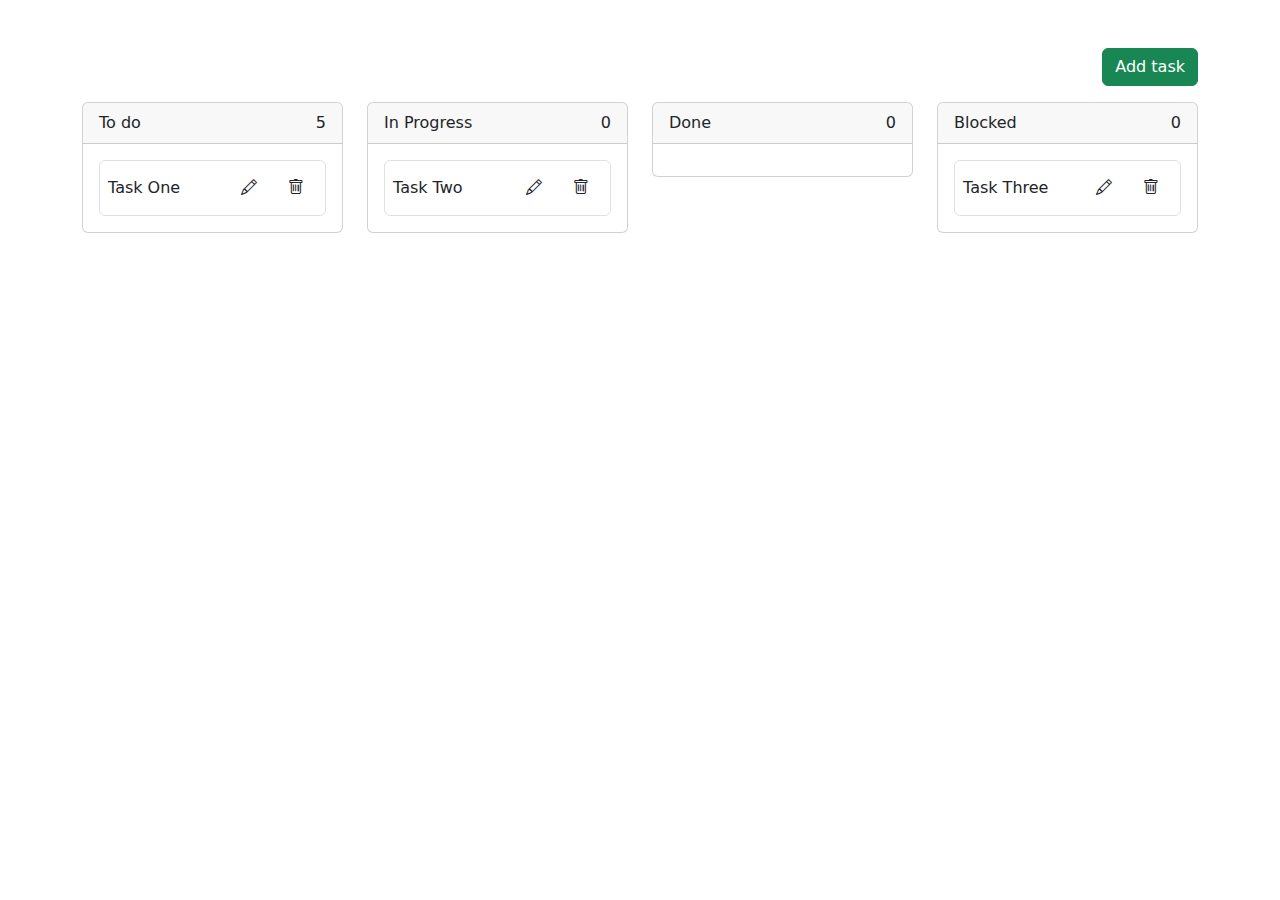
==== main.html @ e3c86505 "functoins" ====
<!DOCTYPE html>
<html lang="en">
  <head>
    <meta charset="UTF-8" />
    <meta name="viewport" content="width=device-width, initial-scale=1.0" />
    <link
      rel="stylesheet"
      href="https://cdn.jsdelivr.net/npm/bootstrap@5.3.3/dist/css/bootstrap.min.css"
    />
    <link
      rel="stylesheet"
      href="https://cdn.jsdelivr.net/npm/bootstrap-icons@1.11.3/font/bootstrap-icons.min.css"
    />
    <title>Todop Application</title>
  </head>
  <body>
    <!-- Todo -->
    <div class="container mt-5">
      <div class="d-flex justify-content-end mb-3">
        <!-- data-bs-toggle="modal"
          data-bs-target="#taskModal" -->
        <button class="btn btn-success" id="addTaskBtn">Add task</button>
      </div>
      <div class="row gy-5">
        <div class="col">
          <div class="card card-width">
            <div class="card-header d-flex justify-content-between">
              <span>To do</span>
              <span>5</span>
            </div>
            <div class="card-body" id="taskTodoList">
              <!-- Card -->

              <!-- Card -->
            </div>
          </div>
        </div>
        <div class="col">
          <div class="card card-width">
            <div class="card-header d-flex justify-content-between">
              <span>In Progress</span>
              <span>0</span>
            </div>
            <div class="card-body" id="taskProgressList"></div>
          </div>
        </div>
        <div class="col">
          <div class="card card-width">
            <div class="card-header d-flex justify-content-between">
              <span>Done</span>
              <span>0</span>
            </div>
            <div class="card-body" id="taskDoneList"></div>
          </div>
        </div>
        <div class="col">
          <div class="card card-width">
            <div class="card-header d-flex justify-content-between">
              <span>Blocked</span>
              <span>0</span>
            </div>
            <div class="card-body" id="taskBlockedList"></div>
          </div>
        </div>
      </div>
    </div>

    <!-- Todo -->
    <!-- Modal -->
    <div class="modal fade" id="taskModal" tabindex="-1">
      <div class="modal-dialog">
        <div class="modal-content">
          <div class="modal-header">
            <h1 class="modal-title fs-5" id="exampleModalLabel">Task</h1>
            <button
              type="button"
              class="btn-close"
              data-bs-dismiss="modal"
              aria-label="Close"
            ></button>
          </div>
          <div class="modal-body">
            <label for="exampleFormControlInput1" class="form-label"
              >Title</label
            >
            <input
              type="email"
              class="form-control"
              id="task-input"
              placeholder="add new task"
            />
          </div>
          <div class="modal-footer">
            <!-- <button
                            type="button"
                            class="btn btn-secondary"
                            data-bs-dismiss="modal"
                        >
                            Close
                        </button> -->
            <button
              type="button"
              class="btn btn-primary"
              id="save-btn"
              data-bs-dismiss="modal"
            >
              Save
            </button>
          </div>
        </div>
      </div>
    </div>
    <!-- Modal -->
    <script src="https://cdn.jsdelivr.net/npm/bootstrap@5.3.3/dist/js/bootstrap.bundle.min.js"></script>
    <script src="./jscrpt.js"></script>
  </body>
</html>

<!-- <div class="d-flex justify-content-between align-items-center border border-1 rounded p-2">
    <span>Add card component</span>
    <div>
        <button class="btn">
            <i class="bi bi-pencil"></i>
        </button>
        <button class="btn">
            <i class="bi bi-trash"></i>
        </button>
    </div>
</div> -->
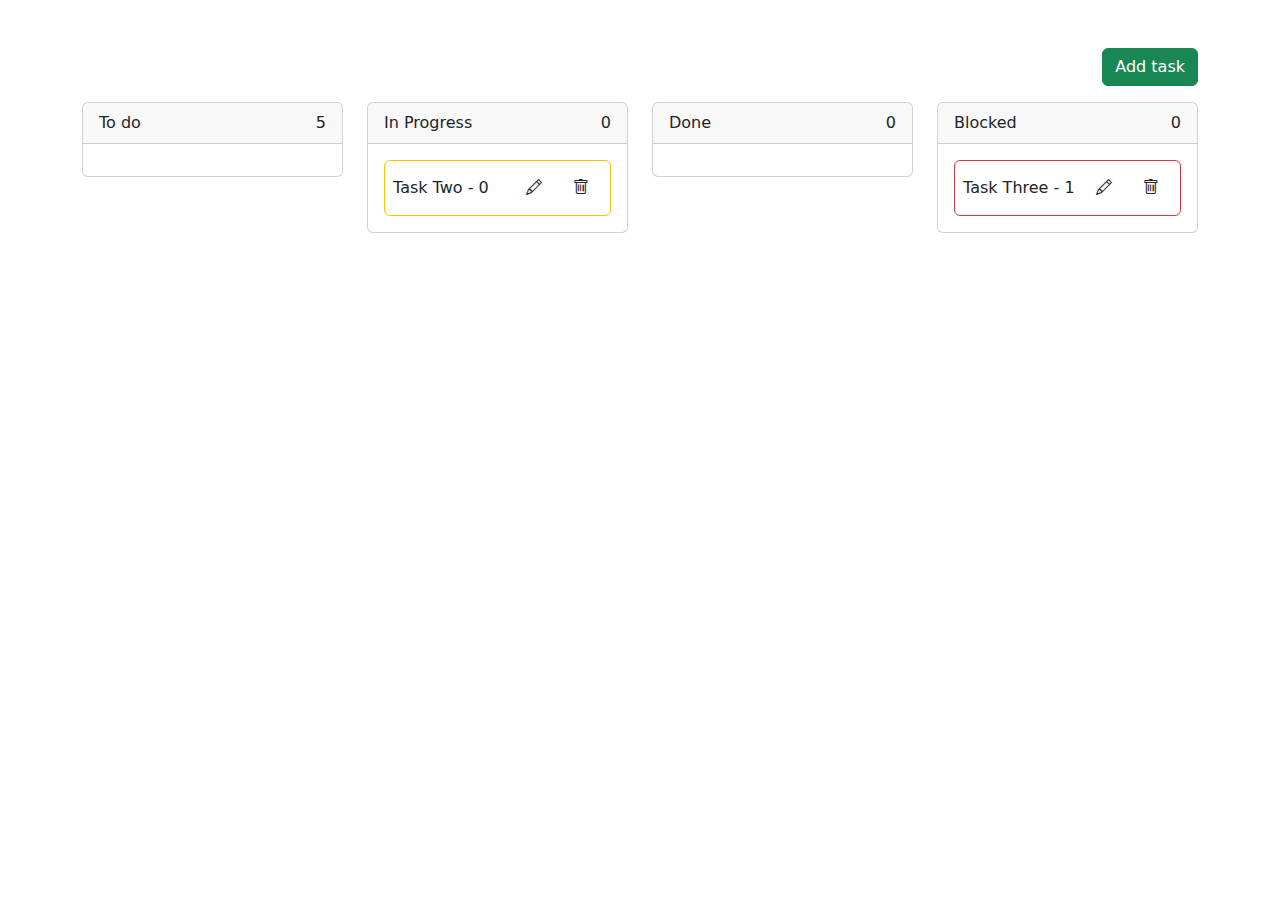
==== commit 9aecaa16: "delete button" ====
--- a/main.html
+++ b/main.html
@@ -15,11 +15,18 @@
   </head>
   <body>
     <!-- Todo -->
+    <!-- data-bs-toggle="modal"
+          data-bs-target="#taskModal" -->
     <div class="container mt-5">
       <div class="d-flex justify-content-end mb-3">
-        <!-- data-bs-toggle="modal"
-          data-bs-target="#taskModal" -->
-        <button class="btn btn-success" id="addTaskBtn">Add task</button>
+        <button
+          class="btn btn-success"
+          id="addTaskBtn"
+          data-bs-toggle="modal"
+          data-bs-target="#taskModal"
+        >
+          Add task
+        </button>
       </div>
       <div class="row gy-5">
         <div class="col">
@@ -84,11 +91,17 @@
               >Title</label
             >
             <input
-              type="email"
+              type="text"
               class="form-control"
               id="task-input"
               placeholder="add new task"
             />
+            <select name="status" id="status">
+              <option value="TODO">To do</option>
+              <option value="INPROGRESS">Хийж байгаа</option>
+              <option value="DONE">Done</option>
+              <option value="BLOCKED">Blocked</option>
+            </select>
           </div>
           <div class="modal-footer">
             <!-- <button
@@ -104,7 +117,7 @@
               id="save-btn"
               data-bs-dismiss="modal"
             >
-              Save
+              Хадгалах
             </button>
           </div>
         </div>
@@ -112,7 +125,7 @@
     </div>
     <!-- Modal -->
     <script src="https://cdn.jsdelivr.net/npm/bootstrap@5.3.3/dist/js/bootstrap.bundle.min.js"></script>
-    <script src="./jscrpt.js"></script>
+    <script src="./app.js"></script>
   </body>
 </html>
 
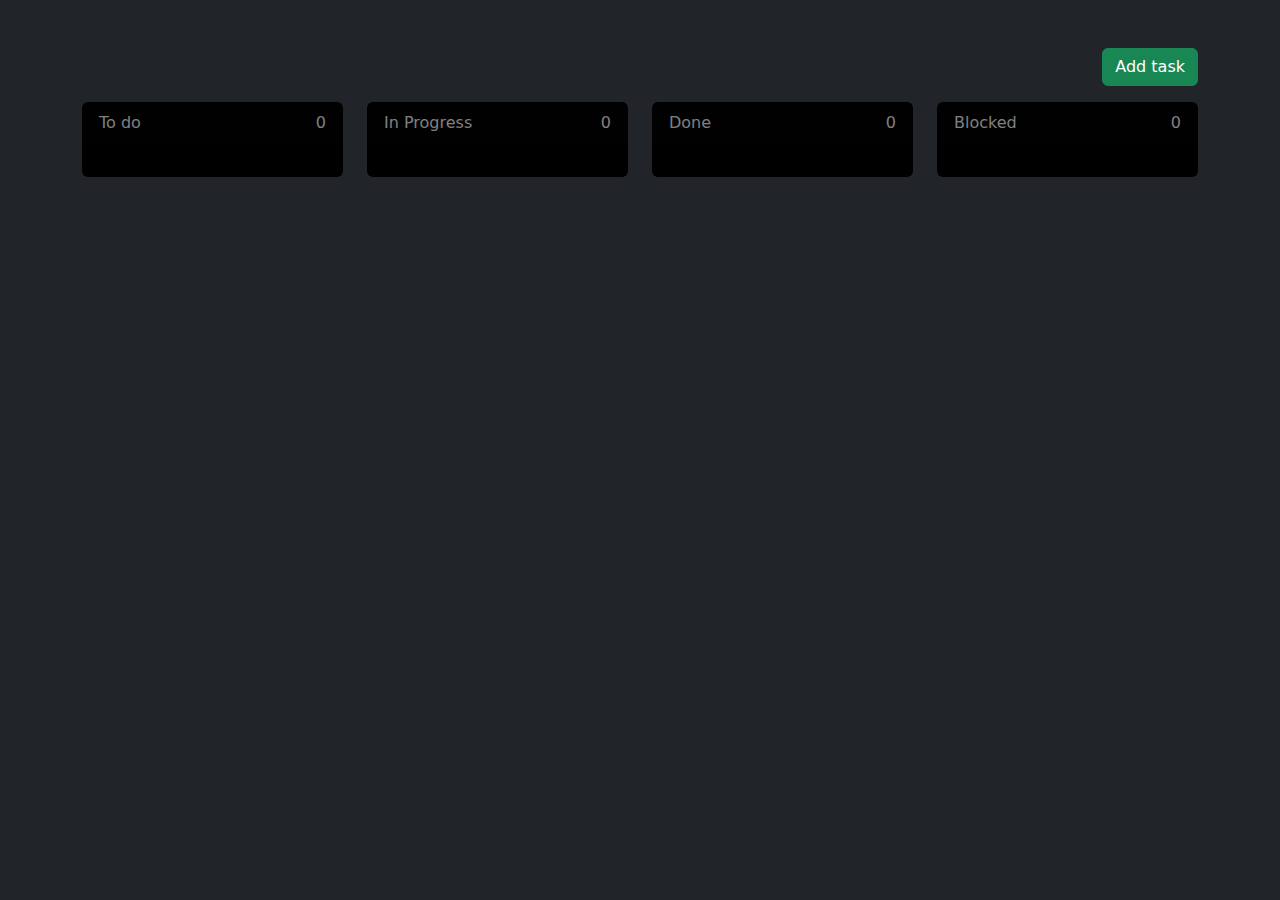
==== commit 420e71f5: "done" ====
--- a/main.html
+++ b/main.html
@@ -13,7 +13,7 @@
     />
     <title>Todop Application</title>
   </head>
-  <body>
+  <body class="bg-dark">
     <!-- Todo -->
     <!-- data-bs-toggle="modal"
           data-bs-target="#taskModal" -->
@@ -30,10 +30,10 @@
       </div>
       <div class="row gy-5">
         <div class="col">
-          <div class="card card-width">
+          <div class="card card-width bg-black text-white-50">
             <div class="card-header d-flex justify-content-between">
               <span>To do</span>
-              <span>5</span>
+              <span class="tooluur">1</span>
             </div>
             <div class="card-body" id="taskTodoList">
               <!-- Card -->
@@ -43,28 +43,28 @@
           </div>
         </div>
         <div class="col">
-          <div class="card card-width">
+          <div class="card card-width bg-black text-white-50">
             <div class="card-header d-flex justify-content-between">
               <span>In Progress</span>
-              <span>0</span>
+              <span class="tooluur-2">1</span>
             </div>
             <div class="card-body" id="taskProgressList"></div>
           </div>
         </div>
         <div class="col">
-          <div class="card card-width">
+          <div class="card card-width bg-black text-white-50">
             <div class="card-header d-flex justify-content-between">
               <span>Done</span>
-              <span>0</span>
+              <span class="tooluur-3">1</span>
             </div>
             <div class="card-body" id="taskDoneList"></div>
           </div>
         </div>
         <div class="col">
-          <div class="card card-width">
+          <div class="card card-width bg-black text-white-50">
             <div class="card-header d-flex justify-content-between">
               <span>Blocked</span>
-              <span>0</span>
+              <span class="tooluur-4">1</span>
             </div>
             <div class="card-body" id="taskBlockedList"></div>
           </div>
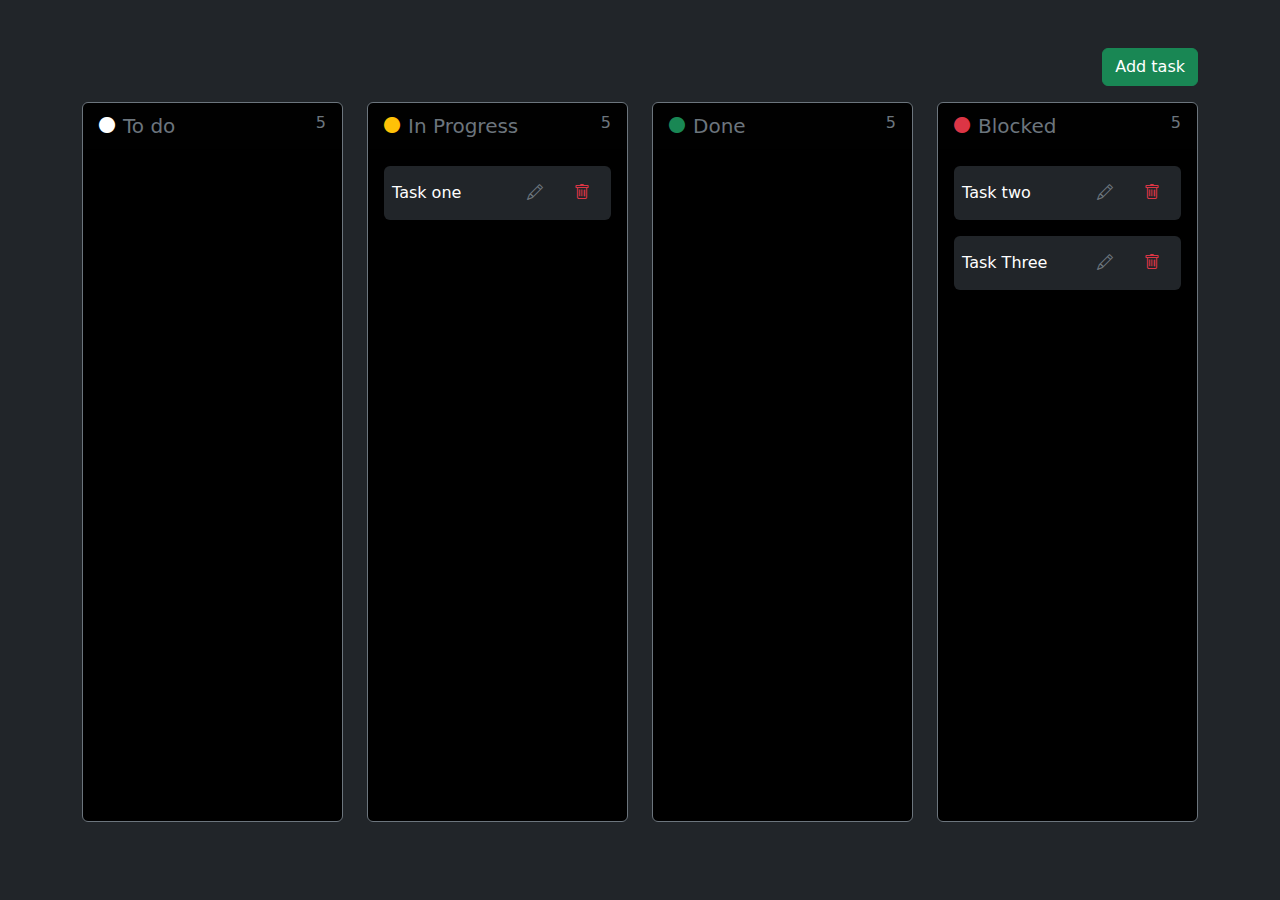
==== commit 706a7913: "dark design" ====
--- a/main.html
+++ b/main.html
@@ -5,12 +5,10 @@
     <meta name="viewport" content="width=device-width, initial-scale=1.0" />
     <link
       rel="stylesheet"
-      href="https://cdn.jsdelivr.net/npm/bootstrap@5.3.3/dist/css/bootstrap.min.css"
-    />
+      href="https://cdn.jsdelivr.net/npm/bootstrap@5.3.3/dist/css/bootstrap.min.css" />
     <link
       rel="stylesheet"
-      href="https://cdn.jsdelivr.net/npm/bootstrap-icons@1.11.3/font/bootstrap-icons.min.css"
-    />
+      href="https://cdn.jsdelivr.net/npm/bootstrap-icons@1.11.3/font/bootstrap-icons.min.css" />
     <title>Todop Application</title>
   </head>
   <body class="bg-dark">
@@ -23,17 +21,23 @@
           class="btn btn-success"
           id="addTaskBtn"
           data-bs-toggle="modal"
-          data-bs-target="#taskModal"
-        >
+          data-bs-target="#taskModal">
           Add task
         </button>
       </div>
       <div class="row gy-5">
         <div class="col">
-          <div class="card card-width bg-black text-white-50">
-            <div class="card-header d-flex justify-content-between">
-              <span>To do</span>
-              <span class="tooluur">1</span>
+          <div
+            style="height: 80vh"
+            class="card card-width bg-black border border-1 border-secondary">
+            <div
+              class="card-header d-flex justify-content-between text-secondary">
+              <div class="d-flex align-items-center gap-2">
+                <i class="bi bi-circle-fill text-white mr-2"></i>
+                <span class="fs-5">To do</span>
+              </div>
+
+              <span>5</span>
             </div>
             <div class="card-body" id="taskTodoList">
               <!-- Card -->
@@ -43,28 +47,49 @@
           </div>
         </div>
         <div class="col">
-          <div class="card card-width bg-black text-white-50">
-            <div class="card-header d-flex justify-content-between">
-              <span>In Progress</span>
-              <span class="tooluur-2">1</span>
+          <div
+            style="height: 80vh"
+            class="card card-width border border-1 border-secondary bg-black">
+            <div
+              class="card-header d-flex justify-content-between text-secondary">
+              <div class="d-flex align-items-center gap-2">
+                <i class="bi bi-circle-fill text-warning pr-2"></i>
+                <span class="fs-5">In Progress</span>
+              </div>
+
+              <span>5</span>
             </div>
             <div class="card-body" id="taskProgressList"></div>
           </div>
         </div>
         <div class="col">
-          <div class="card card-width bg-black text-white-50">
-            <div class="card-header d-flex justify-content-between">
-              <span>Done</span>
-              <span class="tooluur-3">1</span>
+          <div
+            style="height: 80vh"
+            class="card card-width bg-black border border-1 border-secondary">
+            <div
+              class="card-header d-flex justify-content-between text-secondary">
+              <div class="d-flex align-items-center gap-2">
+                <i class="bi bi-circle-fill text-success mr-2"></i>
+                <span class="fs-5">Done</span>
+              </div>
+
+              <span>5</span>
             </div>
             <div class="card-body" id="taskDoneList"></div>
           </div>
         </div>
         <div class="col">
-          <div class="card card-width bg-black text-white-50">
-            <div class="card-header d-flex justify-content-between">
-              <span>Blocked</span>
-              <span class="tooluur-4">1</span>
+          <div
+            style="height: 80vh"
+            class="card card-width bg-black border border-1 border-secondary">
+            <div
+              class="card-header d-flex justify-content-between text-secondary">
+              <div class="d-flex align-items-center gap-2">
+                <i class="bi bi-circle-fill text-danger mr-2"></i>
+                <span class="fs-5">Blocked</span>
+              </div>
+
+              <span>5</span>
             </div>
             <div class="card-body" id="taskBlockedList"></div>
           </div>
@@ -83,8 +108,7 @@
               type="button"
               class="btn-close"
               data-bs-dismiss="modal"
-              aria-label="Close"
-            ></button>
+              aria-label="Close"></button>
           </div>
           <div class="modal-body">
             <label for="exampleFormControlInput1" class="form-label"
@@ -94,8 +118,7 @@
               type="text"
               class="form-control"
               id="task-input"
-              placeholder="add new task"
-            />
+              placeholder="add new task" />
             <select name="status" id="status">
               <option value="TODO">To do</option>
               <option value="INPROGRESS">Хийж байгаа</option>
@@ -115,8 +138,7 @@
               type="button"
               class="btn btn-primary"
               id="save-btn"
-              data-bs-dismiss="modal"
-            >
+              data-bs-dismiss="modal">
               Хадгалах
             </button>
           </div>
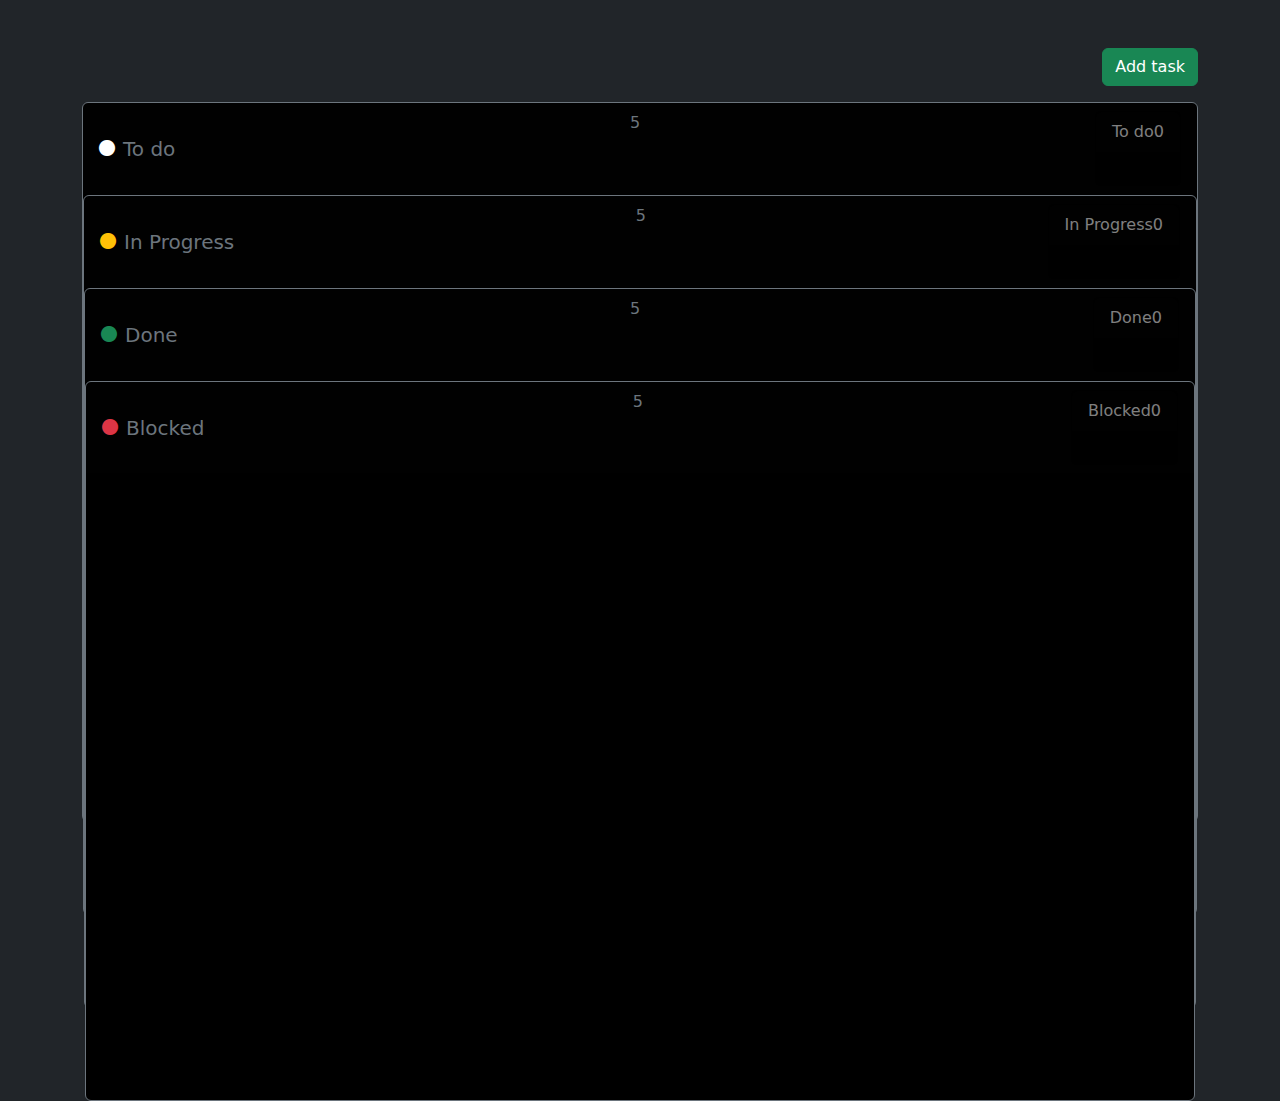
==== commit 5afa1a5a: "conflict resolved" ====
--- a/main.html
+++ b/main.html
@@ -38,6 +38,10 @@
               </div>
 
               <span>5</span>
+          <div class="card card-width bg-black text-white-50">
+            <div class="card-header d-flex justify-content-between">
+              <span>To do</span>
+              <span class="tooluur">1</span>
             </div>
             <div class="card-body" id="taskTodoList">
               <!-- Card -->
@@ -58,6 +62,10 @@
               </div>
 
               <span>5</span>
+          <div class="card card-width bg-black text-white-50">
+            <div class="card-header d-flex justify-content-between">
+              <span>In Progress</span>
+              <span class="tooluur-2">1</span>
             </div>
             <div class="card-body" id="taskProgressList"></div>
           </div>
@@ -74,6 +82,10 @@
               </div>
 
               <span>5</span>
+          <div class="card card-width bg-black text-white-50">
+            <div class="card-header d-flex justify-content-between">
+              <span>Done</span>
+              <span class="tooluur-3">1</span>
             </div>
             <div class="card-body" id="taskDoneList"></div>
           </div>
@@ -90,6 +102,10 @@
               </div>
 
               <span>5</span>
+          <div class="card card-width bg-black text-white-50">
+            <div class="card-header d-flex justify-content-between">
+              <span>Blocked</span>
+              <span class="tooluur-4">1</span>
             </div>
             <div class="card-body" id="taskBlockedList"></div>
           </div>
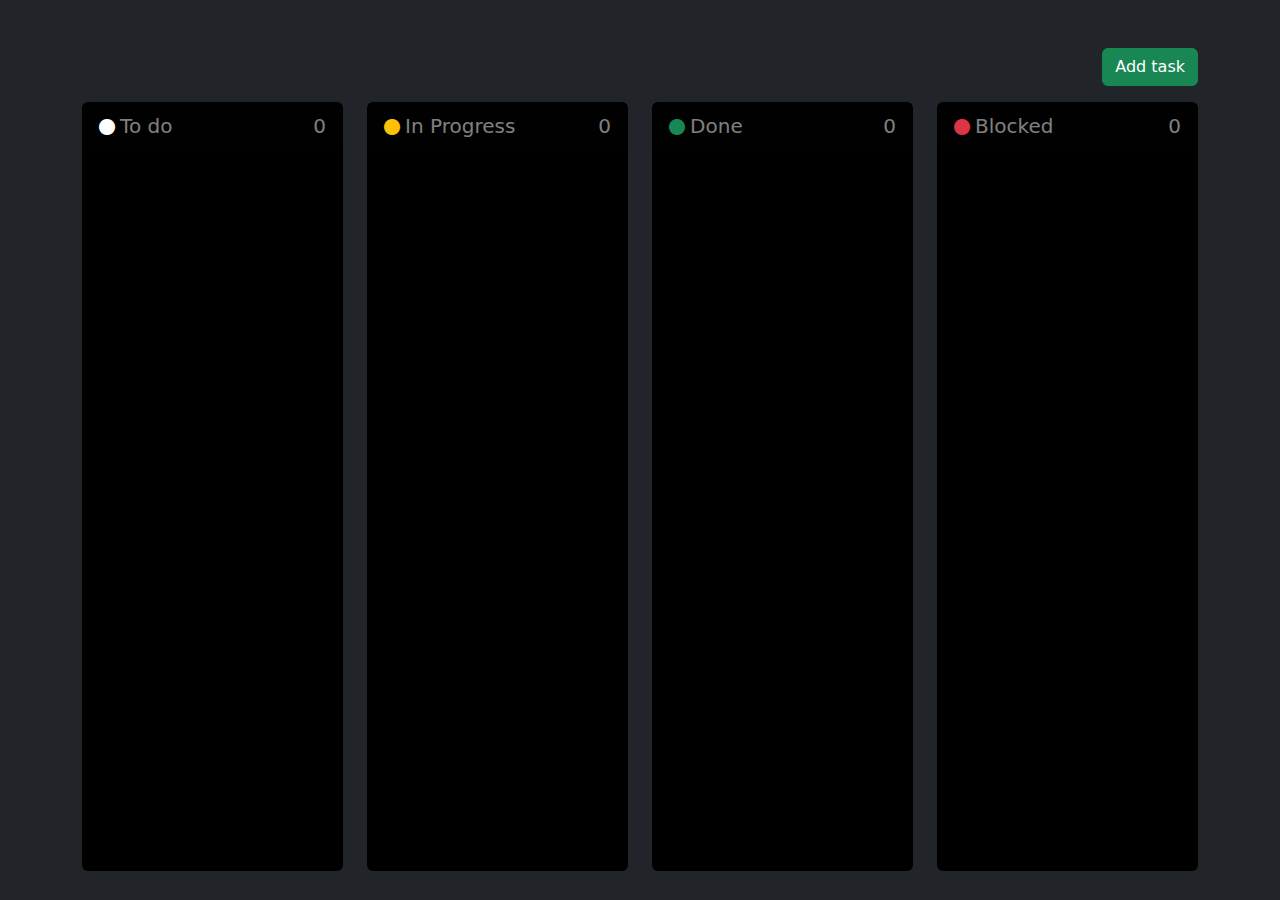
==== commit 6f367245: "deploy" ====
--- a/main.html
+++ b/main.html
@@ -27,23 +27,16 @@
       </div>
       <div class="row gy-5">
         <div class="col">
-          <div
-            style="height: 80vh"
-            class="card card-width bg-black border border-1 border-secondary">
-            <div
-              class="card-header d-flex justify-content-between text-secondary">
-              <div class="d-flex align-items-center gap-2">
+          <div class="card card-width bg-black text-white-50">
+            <div class="card-header d-flex justify-content-between">
+              <div>
                 <i class="bi bi-circle-fill text-white mr-2"></i>
                 <span class="fs-5">To do</span>
               </div>
 
-              <span>5</span>
-          <div class="card card-width bg-black text-white-50">
-            <div class="card-header d-flex justify-content-between">
-              <span>To do</span>
-              <span class="tooluur">1</span>
+              <span class="tooluur fs-5">1</span>
             </div>
-            <div class="card-body" id="taskTodoList">
+            <div style="height: 80vh" class="card-body" id="taskTodoList">
               <!-- Card -->
 
               <!-- Card -->
@@ -51,63 +44,48 @@
           </div>
         </div>
         <div class="col">
-          <div
-            style="height: 80vh"
-            class="card card-width border border-1 border-secondary bg-black">
-            <div
-              class="card-header d-flex justify-content-between text-secondary">
-              <div class="d-flex align-items-center gap-2">
-                <i class="bi bi-circle-fill text-warning pr-2"></i>
+          <div class="card card-width bg-black text-white-50">
+            <div class="card-header d-flex justify-content-between">
+              <div>
+                <i class="bi bi-circle-fill text-warning mr-2"></i>
                 <span class="fs-5">In Progress</span>
               </div>
 
-              <span>5</span>
-          <div class="card card-width bg-black text-white-50">
-            <div class="card-header d-flex justify-content-between">
-              <span>In Progress</span>
-              <span class="tooluur-2">1</span>
+              <span class="tooluur-2 fs-5">1</span>
             </div>
-            <div class="card-body" id="taskProgressList"></div>
+            <div
+              style="height: 80vh"
+              class="card-body"
+              id="taskProgressList"></div>
           </div>
         </div>
         <div class="col">
-          <div
-            style="height: 80vh"
-            class="card card-width bg-black border border-1 border-secondary">
-            <div
-              class="card-header d-flex justify-content-between text-secondary">
-              <div class="d-flex align-items-center gap-2">
+          <div class="card card-width bg-black text-white-50">
+            <div class="card-header d-flex justify-content-between">
+              <div>
                 <i class="bi bi-circle-fill text-success mr-2"></i>
                 <span class="fs-5">Done</span>
               </div>
 
-              <span>5</span>
-          <div class="card card-width bg-black text-white-50">
-            <div class="card-header d-flex justify-content-between">
-              <span>Done</span>
-              <span class="tooluur-3">1</span>
+              <span class="tooluur-3 fs-5">1</span>
             </div>
-            <div class="card-body" id="taskDoneList"></div>
+            <div style="height: 80vh" class="card-body" id="taskDoneList"></div>
           </div>
         </div>
         <div class="col">
-          <div
-            style="height: 80vh"
-            class="card card-width bg-black border border-1 border-secondary">
-            <div
-              class="card-header d-flex justify-content-between text-secondary">
-              <div class="d-flex align-items-center gap-2">
+          <div class="card card-width bg-black text-white-50">
+            <div class="card-header d-flex justify-content-between">
+              <div>
                 <i class="bi bi-circle-fill text-danger mr-2"></i>
                 <span class="fs-5">Blocked</span>
               </div>
 
-              <span>5</span>
-          <div class="card card-width bg-black text-white-50">
-            <div class="card-header d-flex justify-content-between">
-              <span>Blocked</span>
-              <span class="tooluur-4">1</span>
+              <span class="tooluur-4 fs-5">1</span>
             </div>
-            <div class="card-body" id="taskBlockedList"></div>
+            <div
+              style="height: 80vh"
+              class="card-body"
+              id="taskBlockedList"></div>
           </div>
         </div>
       </div>
